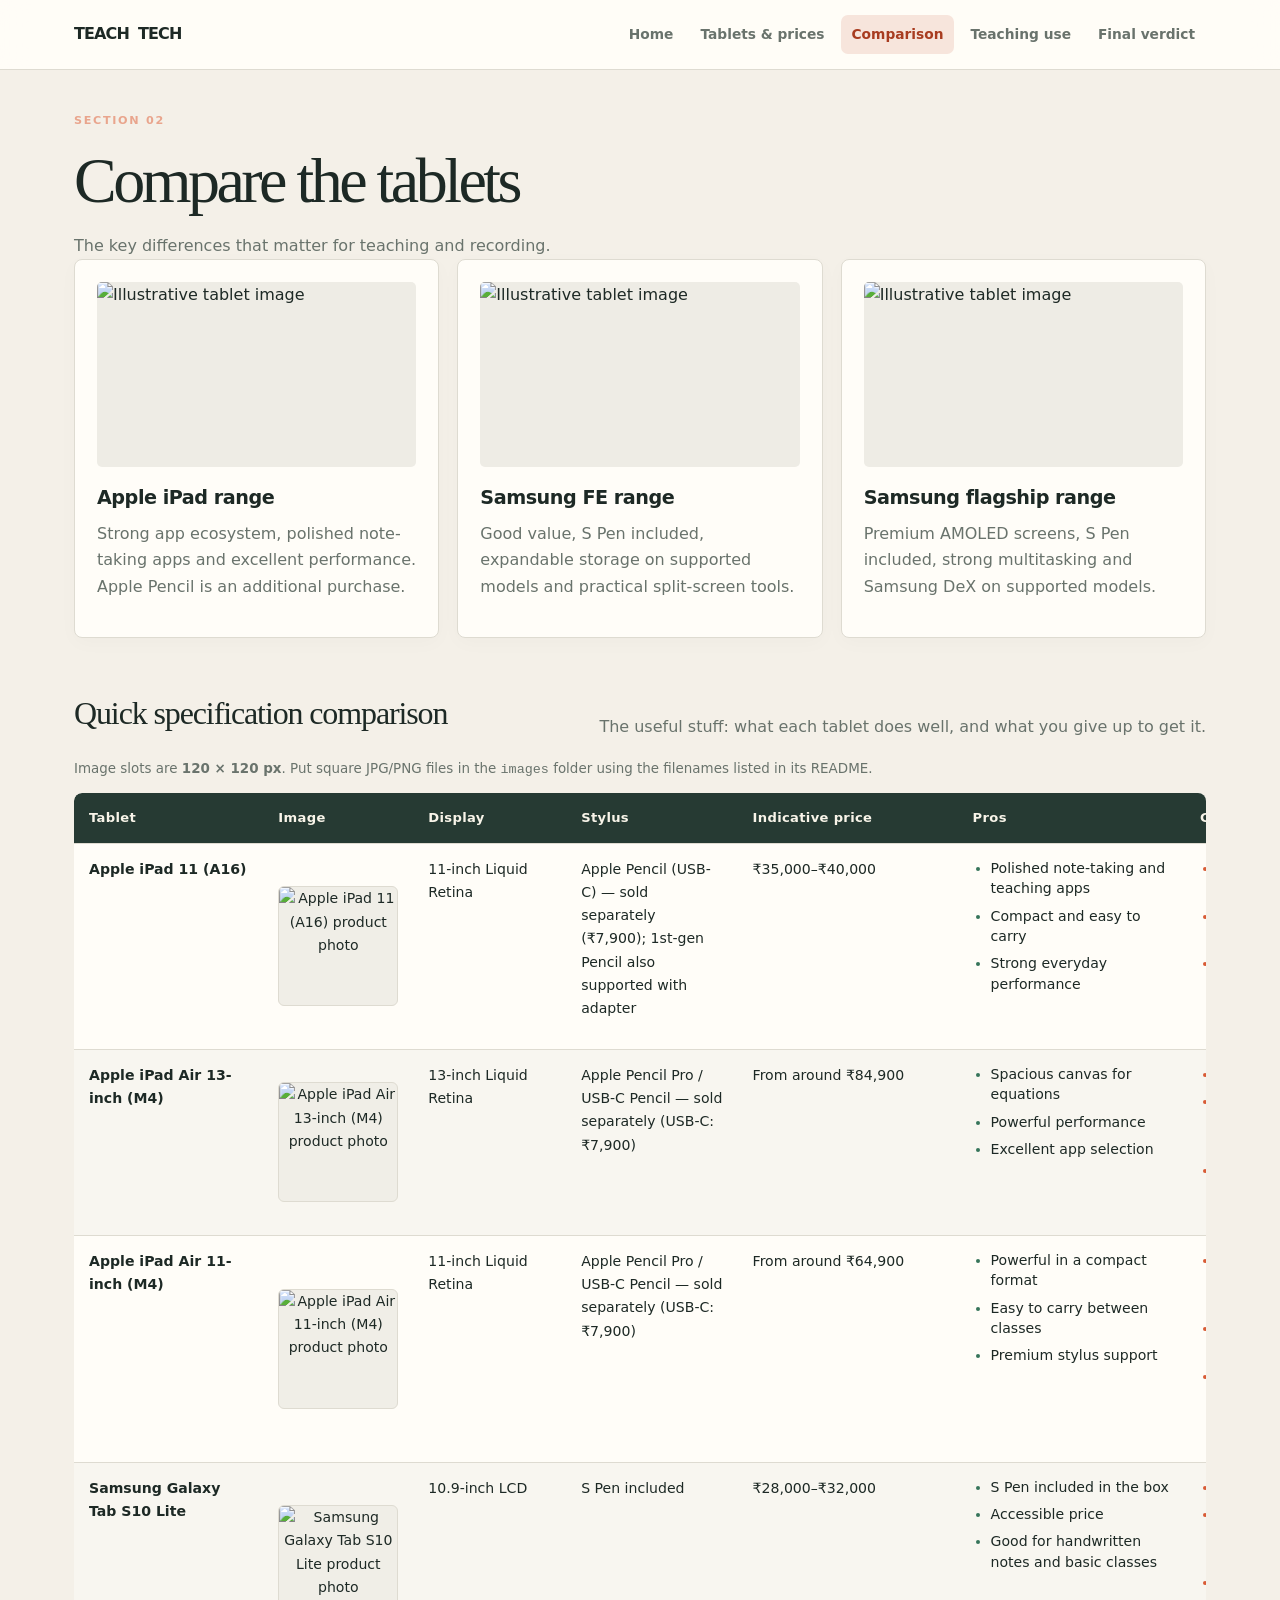
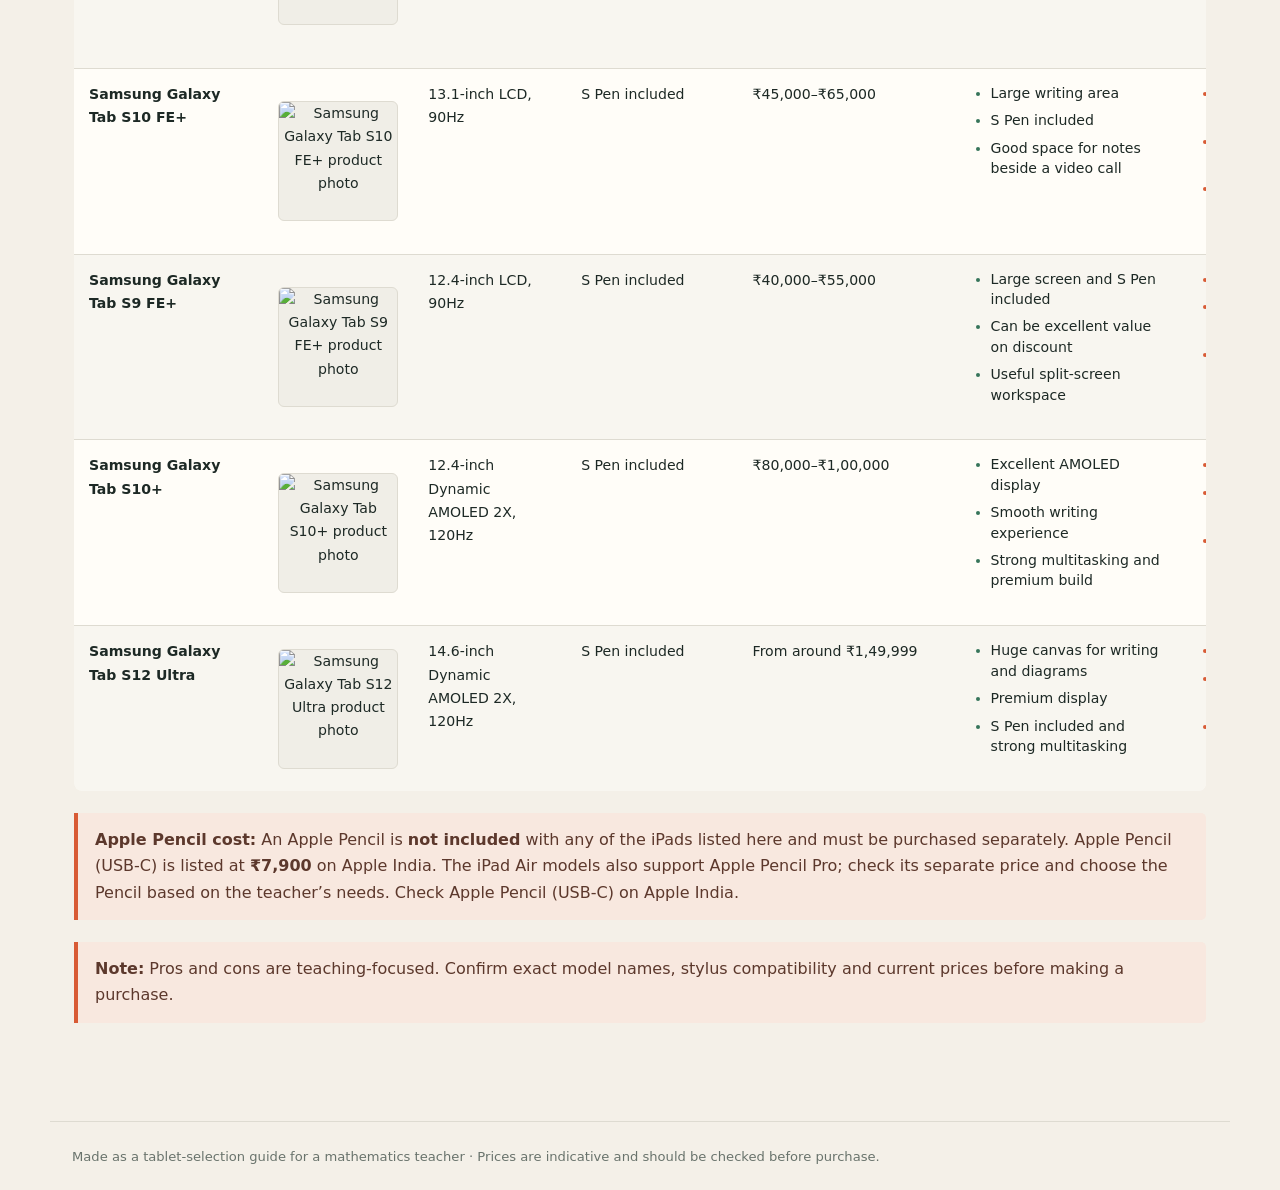
==== comparison.html @ 0a937ea0 "Add files via upload" ====
<!DOCTYPE html>
<html lang="en">
<head>
  <meta charset="UTF-8">
  <meta name="viewport" content="width=device-width, initial-scale=1.0">
  <meta name="description" content="A practical tablet buying guide for online mathematics teaching and YouTube lesson creation.">
  <title>Comparison | TeachTech</title>
  <link rel="stylesheet" href="style.css">
</head>
<body>

<header class="site-header">
  <div class="nav-wrap">
    <a class="logo" href="index.html">TEACH<span>TECH</span></a>
    <nav>
      <a class="" href="index.html">Home</a>
      <a class="" href="tablets.html">Tablets & prices</a>
      <a class="active" href="comparison.html">Comparison</a>
      <a class="" href="teaching.html">Teaching use</a>
      <a class="" href="verdict.html">Final verdict</a>
    </nav>
  </div>
</header>

<main class="container">

<div class="eyebrow">Section 02</div><h1>Compare the tablets</h1>
<p class="muted">The key differences that matter for teaching and recording.</p>
<section class="grid three">
  <article class="card"><img class="product-img" src="https://images.unsplash.com/photo-1544244015-0df4b3ffc6b0?auto=format&fit=crop&w=900&q=85" alt="Illustrative tablet image"><h3>Apple iPad range</h3><p>Strong app ecosystem, polished note-taking apps and excellent performance. Apple Pencil is an additional purchase.</p></article>
  <article class="card"><img class="product-img" src="https://images.unsplash.com/photo-1544244015-0df4b3ffc6b0?auto=format&fit=crop&w=900&q=85" alt="Illustrative tablet image"><h3>Samsung FE range</h3><p>Good value, S Pen included, expandable storage on supported models and practical split-screen tools.</p></article>
  <article class="card"><img class="product-img" src="https://images.unsplash.com/photo-1544244015-0df4b3ffc6b0?auto=format&fit=crop&w=900&q=85" alt="Illustrative tablet image"><h3>Samsung flagship range</h3><p>Premium AMOLED screens, S Pen included, strong multitasking and Samsung DeX on supported models.</p></article>
</section>
<div class="section-head"><h2>Quick specification comparison</h2><p>The useful stuff: what each tablet does well, and what you give up to get it.</p></div>
<p class="table-hint">Swipe sideways to view all columns on a smaller screen.</p>
<p class="small image-instructions">Image slots are <strong>120 × 120 px</strong>. Put square JPG/PNG files in the <code>images</code> folder using the filenames listed in its README.</p><div class="table-wrap">
<table class="comparison-table">
<thead>
<tr>
  <th>Tablet</th>
  <th>Image</th>
  <th>Display</th>
  <th>Stylus</th>
  <th>Indicative price</th>
  <th>Pros</th>
  <th>Cons</th>
</tr>
</thead>
<tbody>
<tr>
  <td><strong>Apple iPad 11 (A16)</strong></td><td class="image-cell">
<img class="comparison-product-img" src="images/ipad-11-a16.jpg" alt="Apple iPad 11 (A16) product photo">
</td>
  <td>11-inch Liquid Retina</td>
  <td>Apple Pencil (USB-C) — sold separately (₹7,900); 1st-gen Pencil also supported with adapter</td>
  <td>₹35,000–₹40,000</td>
  <td><ul class="table-list pros"><li>Polished note-taking and teaching apps</li><li>Compact and easy to carry</li><li>Strong everyday performance</li></ul></td>
  <td><ul class="table-list cons"><li>Smaller writing area</li><li>Pencil is an extra purchase</li><li>Less suited to split-screen lessons than larger models</li></ul></td>
</tr>
<tr>
  <td><strong>Apple iPad Air 13-inch (M4)</strong></td><td class="image-cell">
<img class="comparison-product-img" src="images/ipad-air-13-inch.jpg" alt="Apple iPad Air 13-inch (M4) product photo">
</td>
  <td>13-inch Liquid Retina</td>
  <td>Apple Pencil Pro / USB-C Pencil — sold separately (USB-C: ₹7,900)</td>
  <td>From around ₹84,900</td>
  <td><ul class="table-list pros"><li>Spacious canvas for equations</li><li>Powerful performance</li><li>Excellent app selection</li></ul></td>
  <td><ul class="table-list cons"><li>Expensive</li><li>Pencil and keyboard cost extra</li><li>Less portable than the 11-inch model</li></ul></td>
</tr>
<tr>
  <td><strong>Apple iPad Air 11-inch (M4)</strong></td><td class="image-cell">
<img class="comparison-product-img" src="images/ipad-air-11-inch.jpg" alt="Apple iPad Air 11-inch (M4) product photo">
</td>
  <td>11-inch Liquid Retina</td>
  <td>Apple Pencil Pro / USB-C Pencil — sold separately (USB-C: ₹7,900)</td>
  <td>From around ₹64,900</td>
  <td><ul class="table-list pros"><li>Powerful in a compact format</li><li>Easy to carry between classes</li><li>Premium stylus support</li></ul></td>
  <td><ul class="table-list cons"><li>Less room for a full-page lesson</li><li>Accessories cost extra</li><li>Less comfortable for split-screen teaching</li></ul></td>
</tr>
<tr>
  <td><strong>Samsung Galaxy Tab S10 Lite</strong></td><td class="image-cell">
<img class="comparison-product-img" src="images/galaxy-tab-s10-lite.jpg" alt="Samsung Galaxy Tab S10 Lite product photo">
</td>
  <td>10.9-inch LCD</td>
  <td>S Pen included</td>
  <td>₹28,000–₹32,000</td>
  <td><ul class="table-list pros"><li>S Pen included in the box</li><li>Accessible price</li><li>Good for handwritten notes and basic classes</li></ul></td>
  <td><ul class="table-list cons"><li>Smaller screen</li><li>Less headroom for demanding multitasking</li><li>Not as premium as flagship models</li></ul></td>
</tr>
<tr>
  <td><strong>Samsung Galaxy Tab S10 FE+</strong></td><td class="image-cell">
<img class="comparison-product-img" src="images/galaxy-tab-s10-feplus.jpg" alt="Samsung Galaxy Tab S10 FE+ product photo">
</td>
  <td>13.1-inch LCD, 90Hz</td>
  <td>S Pen included</td>
  <td>₹45,000–₹65,000</td>
  <td><ul class="table-list pros"><li>Large writing area</li><li>S Pen included</li><li>Good space for notes beside a video call</li></ul></td>
  <td><ul class="table-list cons"><li>LCD rather than AMOLED</li><li>Mid-range performance</li><li>Large body is less convenient to carry</li></ul></td>
</tr>
<tr>
  <td><strong>Samsung Galaxy Tab S9 FE+</strong></td><td class="image-cell">
<img class="comparison-product-img" src="images/galaxy-tab-s9-feplus.jpg" alt="Samsung Galaxy Tab S9 FE+ product photo">
</td>
  <td>12.4-inch LCD, 90Hz</td>
  <td>S Pen included</td>
  <td>₹40,000–₹55,000</td>
  <td><ul class="table-list pros"><li>Large screen and S Pen included</li><li>Can be excellent value on discount</li><li>Useful split-screen workspace</li></ul></td>
  <td><ul class="table-list cons"><li>Older hardware</li><li>Availability may vary</li><li>Worth considering mainly at a good discount</li></ul></td>
</tr>
<tr>
  <td><strong>Samsung Galaxy Tab S10+</strong></td><td class="image-cell">
<img class="comparison-product-img" src="images/galaxy-tab-s10plus.jpg" alt="Samsung Galaxy Tab S10+ product photo">
</td>
  <td>12.4-inch Dynamic AMOLED 2X, 120Hz</td>
  <td>S Pen included</td>
  <td>₹80,000–₹1,00,000</td>
  <td><ul class="table-list pros"><li>Excellent AMOLED display</li><li>Smooth writing experience</li><li>Strong multitasking and premium build</li></ul></td>
  <td><ul class="table-list cons"><li>High price</li><li>Smaller canvas than the Ultra</li><li>May be more tablet than basic teaching needs require</li></ul></td>
</tr>
<tr>
  <td><strong>Samsung Galaxy Tab S12 Ultra</strong></td><td class="image-cell">
<img class="comparison-product-img" src="images/galaxy-tab-s12-ultra.jpg" alt="Samsung Galaxy Tab S12 Ultra product photo">
</td>
  <td>14.6-inch Dynamic AMOLED 2X, 120Hz</td>
  <td>S Pen included</td>
  <td>From around ₹1,49,999</td>
  <td><ul class="table-list pros"><li>Huge canvas for writing and diagrams</li><li>Premium display</li><li>S Pen included and strong multitasking</li></ul></td>
  <td><ul class="table-list cons"><li>Very expensive</li><li>Bulky for handheld use</li><li>Accessories can make the setup costly</li></ul></td>
</tr>
</tbody>
</table></div>
<div class="note"><strong>Apple Pencil cost:</strong> An Apple Pencil is <strong>not included</strong> with any of the iPads listed here and must be purchased separately. Apple Pencil (USB-C) is listed at <strong>₹7,900</strong> on Apple India. The iPad Air models also support Apple Pencil Pro; check its separate price and choose the Pencil based on the teacher’s needs. <a href="https://www.apple.com/in/shop/product/muwa3zm/a/apple-pencil-usb-c">Check Apple Pencil (USB-C) on Apple India</a>.</div>
<div class="note"><strong>Note:</strong> Pros and cons are teaching-focused. Confirm exact model names, stylus compatibility and current prices before making a purchase.</div>

</main>

<footer>Made as a tablet-selection guide for a mathematics teacher · Prices are indicative and should be checked before purchase.</footer>

</body>
</html>
---- style.css ----
:root {
  --paper: #f4f0e8;
  --surface: #fffdf8;
  --ink: #1d2925;
  --muted: #69736c;
  --line: #dedbd1;
  --brand: #d85b35;
  --brand-dark: #a83c20;
  --soft: #f7e5dc;
  --green: #36745a;
  --shadow: 0 16px 40px rgba(29,41,37,.08);
}
* { box-sizing: border-box; }
html { scroll-behavior: smooth; }
body { margin: 0; font-family: Inter, ui-sans-serif, system-ui, -apple-system, Segoe UI, Roboto, Arial, sans-serif; color: var(--ink); background: var(--paper); line-height: 1.65; }
a { color: inherit; text-decoration: none; }
.site-header { background: rgba(255,253,248,.94); border-bottom: 1px solid var(--line); position: sticky; top: 0; z-index: 10; backdrop-filter: blur(14px); }
.nav-wrap { max-width: 1180px; margin: auto; padding: 15px 24px; display: flex; align-items: center; justify-content: space-between; gap: 20px; }
.logo { display: flex; align-items: center; gap: 9px; font-weight: 900; letter-spacing: -.055em; font-size: 1rem; white-space: nowrap; }
.logo-mark { display: grid; place-items: center; width: 31px; height: 31px; border-radius: 9px; background: var(--brand); color: white; font-family: Georgia,serif; font-size: 1.25rem; }
.logo-sub { color: var(--muted); font-size: .65rem; letter-spacing: .08em; font-weight: 750; }
nav { display: flex; gap: 5px; flex-wrap: wrap; justify-content: flex-end; }
nav a { color: var(--muted); font-size: .86rem; padding: 8px 11px; border-radius: 7px; font-weight: 650; }
nav a:hover, nav a.active { color: var(--brand-dark); background: var(--soft); }
.container { max-width: 1180px; margin: auto; padding: 42px 24px 76px; }
.home-container { padding-top: 30px; }
.hero { display: grid; grid-template-columns: 1.08fr .92fr; gap: 34px; align-items: center; padding: 52px; border-radius: 8px; color: #f8f4e9; background: #1d302b; box-shadow: var(--shadow); overflow: hidden; position: relative; }
.hero:after { content: ""; position: absolute; width: 260px; height: 260px; border: 1px solid rgba(255,255,255,.08); border-radius: 50%; right: -110px; bottom: -160px; }
.eyebrow { text-transform: uppercase; letter-spacing: .15em; font-size: .7rem; font-weight: 850; color: #e9a58d; }
.eyebrow-dot { display: inline-block; width: 7px; height: 7px; background: #e87952; border-radius: 50%; margin-right: 7px; vertical-align: 1px; }
h1 { font-family: Georgia, 'Times New Roman', serif; font-size: clamp(2.8rem, 5vw, 5rem); line-height: .98; letter-spacing: -.055em; margin: 20px 0; font-weight: 500; }
h1 em { color: #f18a64; font-weight: 500; }
.hero-lede { max-width: 560px; color: #f5eee2; font-size: 1.2rem; line-height: 1.5; margin: 0 0 12px; }
.hero-detail { max-width: 580px; color: #bdc9c0; font-size: .95rem; margin: 0; }
.hero-meta { display: flex; flex-wrap: wrap; gap: 18px; margin-top: 30px; padding-top: 18px; border-top: 1px solid rgba(255,255,255,.18); color: #e8a18a; font-size: .67rem; font-weight: 850; letter-spacing: .1em; }
.board-art { min-height: 330px; padding: 23px; background: #f8f4e9; color: #23332e; border-radius: 5px; transform: rotate(1.2deg); box-shadow: 9px 10px 0 rgba(0,0,0,.13); position: relative; }
.board-top { display: flex; justify-content: space-between; font-size: .63rem; font-weight: 900; letter-spacing: .12em; color: #68766c; }
.board-live { color: var(--brand); }
.board-equation { font-family: Georgia,serif; font-size: clamp(1.5rem, 2.7vw, 2.3rem); margin: 34px 0 15px; letter-spacing: -.04em; }
.board-line { width: 100%; height: 1px; background: #d8d5ca; }
.board-steps { margin-top: 22px; font-size: .85rem; font-weight: 700; color: #647068; }
.board-steps span { color: var(--brand); margin-right: 8px; }
.small-equation { margin: 8px 0 0 25px; font-size: 1.45rem; }
.board-sketch { position: absolute; right: 25px; bottom: 45px; width: 105px; height: 85px; }
.axis-y,.axis-x { position: absolute; background: #aab2a8; }
.axis-y { width: 1px; height: 80px; left: 15px; bottom: 0; }
.axis-x { height: 1px; width: 100px; left: 0; bottom: 15px; }
.curve { position: absolute; left: 23px; bottom: 15px; width: 70px; height: 58px; border-top: 3px solid var(--brand); border-radius: 50% 50% 0 0; transform: rotate(180deg); }
.board-caption { position: absolute; left: 23px; bottom: 15px; font-size: .58rem; letter-spacing: .16em; font-weight: 900; color: #89938a; }
.intro-strip { display: grid; grid-template-columns: 1fr 1fr; gap: 50px; align-items: end; padding: 40px 5px 34px; border-bottom: 1px solid var(--line); }
.kicker { color: var(--brand); font-size: .68rem; font-weight: 900; letter-spacing: .15em; }
.intro-strip h2 { font-family: Georgia,serif; font-size: 2rem; line-height: 1.12; font-weight: 500; margin: 8px 0 0; max-width: 500px; }
.intro-strip p { margin: 0; color: var(--muted); max-width: 520px; }
.section-head { margin: 42px 0 18px; display: flex; justify-content: space-between; gap: 20px; align-items: end; }
.section-head h2 { margin: 7px 0 0; font-family: Georgia,serif; font-size: 2rem; font-weight: 500; letter-spacing: -.035em; }
.section-head p, .muted { color: var(--muted); margin: 0; }
.dark-eyebrow { color: var(--brand); }
.grid { display: grid; grid-template-columns: repeat(2, minmax(0,1fr)); gap: 18px; }
.grid.three { grid-template-columns: repeat(3, minmax(0,1fr)); }
.card { background: var(--surface); border: 1px solid var(--line); border-radius: 8px; padding: 22px; box-shadow: 0 5px 20px rgba(23,32,51,.025); }
.card h3 { margin: 0 0 7px; font-size: 1.2rem; letter-spacing: -.025em; }
.card p { color: var(--muted); margin: 0 0 15px; }
.card-link { display: inline-flex; color: var(--brand-dark); font-weight: 800; margin-top: 8px; }
.number { width: 38px; height: 38px; display: grid; place-items: center; border-radius: 7px; background: var(--soft); color: var(--brand-dark); font-weight: 850; margin-bottom: 14px; }
.product-img { width: 100%; height: 185px; object-fit: contain; background: #eeece5; border-radius: 5px; margin-bottom: 15px; }
.price { font-size: 1.15rem; font-weight: 850; color: var(--brand-dark); }
.tag { display: inline-block; padding: 5px 9px; border-radius: 4px; background: var(--soft); color: var(--brand-dark); font-size: .75rem; font-weight: 800; margin-bottom: 9px; }
.note { border-left: 4px solid var(--brand); background: #f8e8df; padding: 14px 17px; border-radius: 0 5px 5px 0; color: #5c382c; margin: 22px 0; }
table { width: 100%; border-collapse: collapse; background: var(--surface); border-radius: 8px; overflow: hidden; box-shadow: var(--shadow); }
th, td { text-align: left; padding: 14px 15px; border-bottom: 1px solid var(--line); vertical-align: top; min-width: 125px; }
th { background: #263a33; color: #f8f4e9; font-size: .82rem; letter-spacing: .025em; }
td { font-size: .88rem; }
tr:last-child td { border-bottom: 0; }
tbody tr:nth-child(even) { background: #f8f6f0; }
.rank { font-weight: 900; color: var(--brand-dark); }
.winner { border: 2px solid #d9a18d; background: linear-gradient(145deg, white, #fbf0e9); }
.winner-label { color: var(--green); font-weight: 850; font-size: .8rem; text-transform: uppercase; letter-spacing: .06em; }
footer { border-top: 1px solid var(--line); padding: 24px 22px; color: var(--muted); text-align: center; font-size: .82rem; display: flex; justify-content: space-between; gap: 16px; max-width: 1180px; margin: auto; }
footer span:first-child { color: var(--brand-dark); font-weight: 900; letter-spacing: .1em; }
.small { font-size: .84rem; color: var(--muted); }
ul.clean { padding-left: 20px; color: var(--muted); }
ul.clean li { margin: 7px 0; }
.guide-list { border-top: 1px solid var(--line); }
.guide-row { display: grid; grid-template-columns: 65px 1fr 30px; align-items: center; gap: 16px; padding: 19px 12px; border-bottom: 1px solid var(--line); transition: .18s ease; }
.guide-row:hover { background: rgba(255,253,248,.72); padding-left: 19px; }
.guide-no { color: var(--brand); font-family: Georgia,serif; font-size: 1.5rem; }
.guide-main strong { display: block; font-size: 1.03rem; }
.guide-main small { color: var(--muted); font-size: .87rem; }
.guide-arrow { color: var(--brand); font-size: 1.3rem; text-align: right; }
@media (max-width: 850px) {
  .hero { grid-template-columns: 1fr; padding: 34px; }
  .board-art { min-height: 300px; }
  .intro-strip { grid-template-columns: 1fr; gap: 15px; }
}
@media (max-width: 760px) {
  .nav-wrap { align-items: flex-start; flex-direction: column; }
  nav { justify-content: flex-start; }
  .container { padding: 25px 15px 50px; }
  .hero { padding: 28px 22px; }
  .grid, .grid.three { grid-template-columns: 1fr; }
  .section-head { align-items: flex-start; flex-direction: column; }
  table { display: block; overflow-x: auto; white-space: normal; }
  footer { flex-direction: column; }
  .logo-sub { display: none; }
  .guide-row { grid-template-columns: 40px 1fr 22px; gap: 10px; }
}

/* Comparison table: keep each model's pros and cons aligned in its own row. */
.table-wrap { width: 100%; overflow-x: auto; border-radius: 8px; }
.comparison-table { min-width: 1120px; table-layout: auto; }
.comparison-table th:first-child { min-width: 185px; }
.comparison-table td { min-width: 145px; }
.comparison-table td:nth-child(5), .comparison-table td:nth-child(6) { min-width: 220px; }
.table-list { margin: 0; padding-left: 18px; line-height: 1.45; }
.table-list li { margin: 0 0 7px; }
.table-list li:last-child { margin-bottom: 0; }
.table-list.pros li::marker { color: #36745a; }
.table-list.cons li::marker { color: #d85b35; }
.table-hint { display: none; color: var(--muted); font-size: .8rem; margin: 0 0 8px; }
@media (max-width: 760px) {
  .table-hint { display: block; }
  .comparison-table { min-width: 1120px; }
}

/* Fixed square product-image slots in the comparison table. */
.comparison-table { min-width: 1270px; }
.comparison-table th:nth-child(2) { min-width: 150px; width: 150px; }
.comparison-table td.image-cell { min-width: 150px; width: 150px; padding: 12px; text-align: center; vertical-align: middle; }
.comparison-product-img { display: block; width: 120px; height: 120px; object-fit: contain; object-position: center; background: #f0eee7; border: 1px solid var(--line); border-radius: 6px; margin: 0 auto; }
.image-instructions { margin: 8px 0 12px; }

/* Expanded tablet detail cards and official feature callouts. */
.card .product-img { display: block; transition: transform .18s ease, opacity .18s ease; }
.card > a:first-child:hover .product-img { transform: scale(1.015); opacity: .94; }
.feature-callout { background: #f7f4eb; border: 1px solid var(--line); border-left: 3px solid var(--green); border-radius: 5px; padding: 13px 15px 8px; margin: 17px 0; }
.feature-callout > strong { color: var(--brand-dark); }
.feature-callout ul.clean { margin-top: 7px; }
.card .small { margin-top: 10px; }
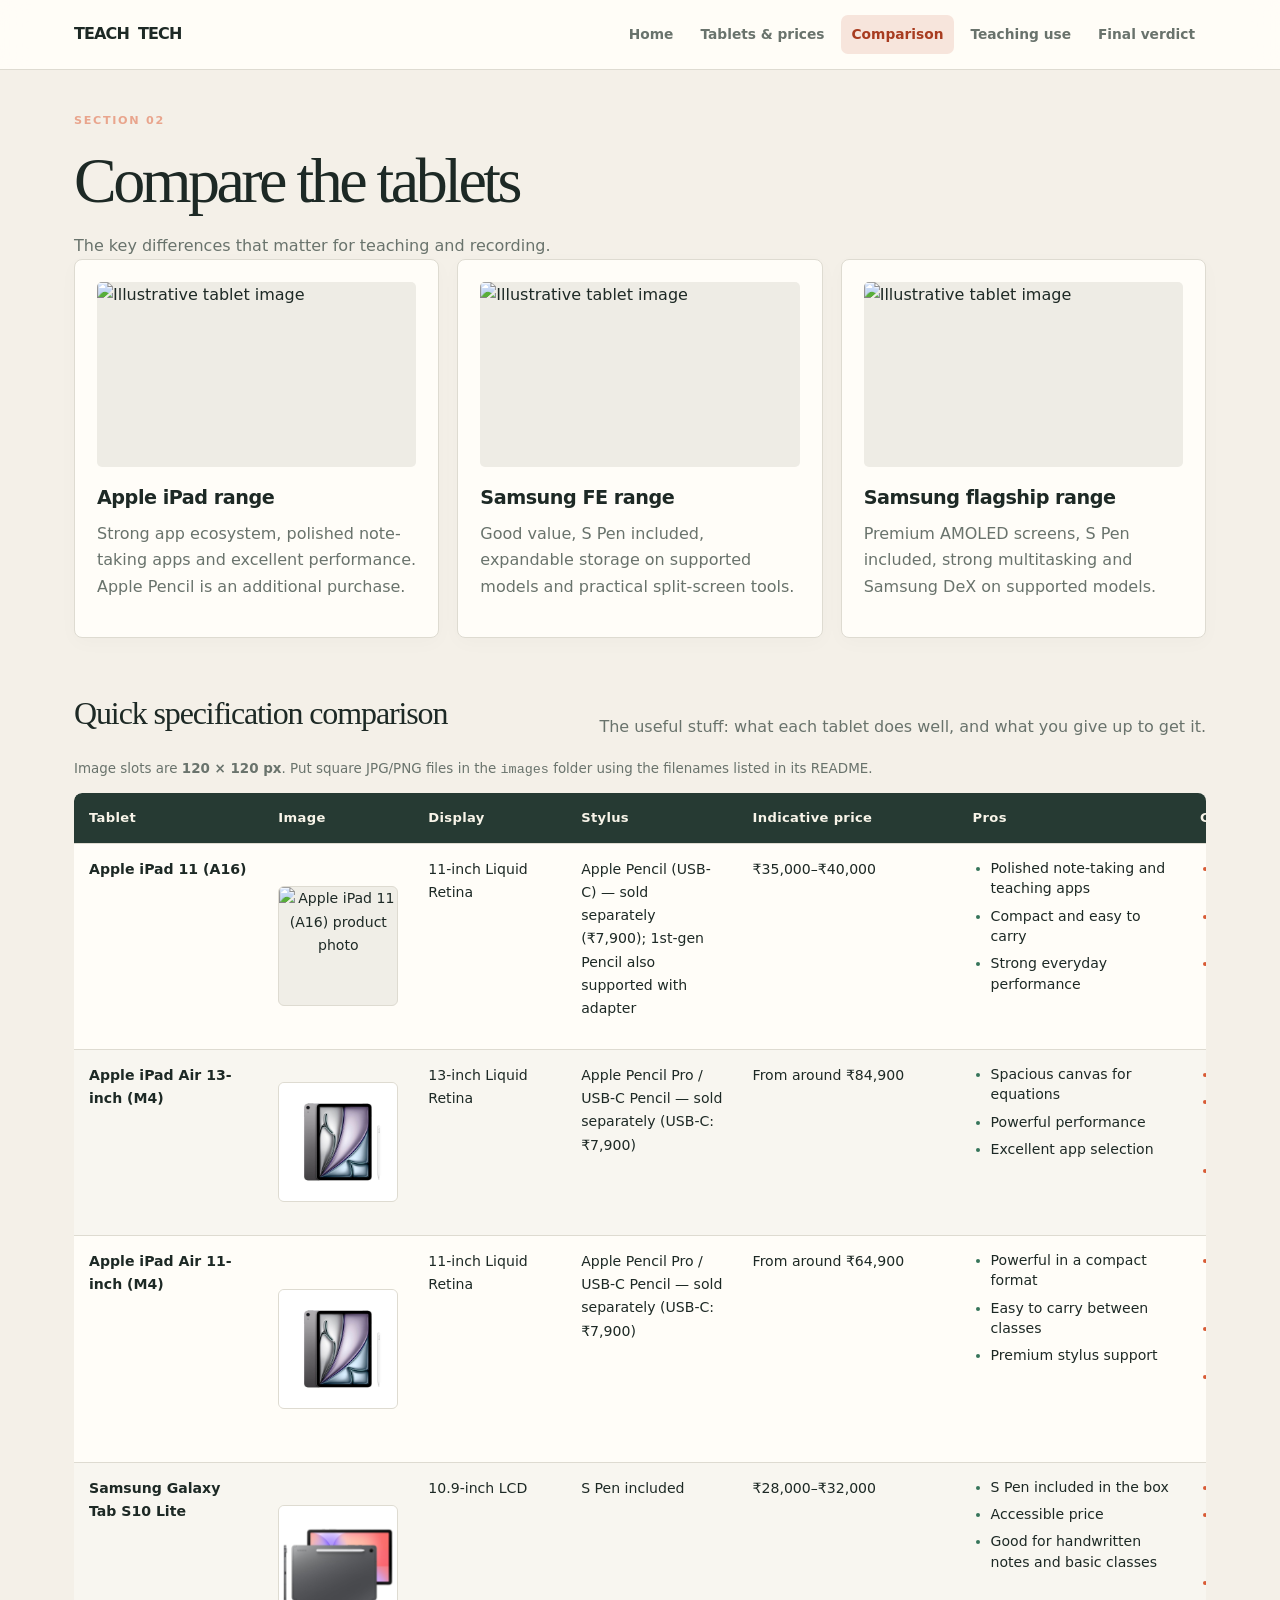
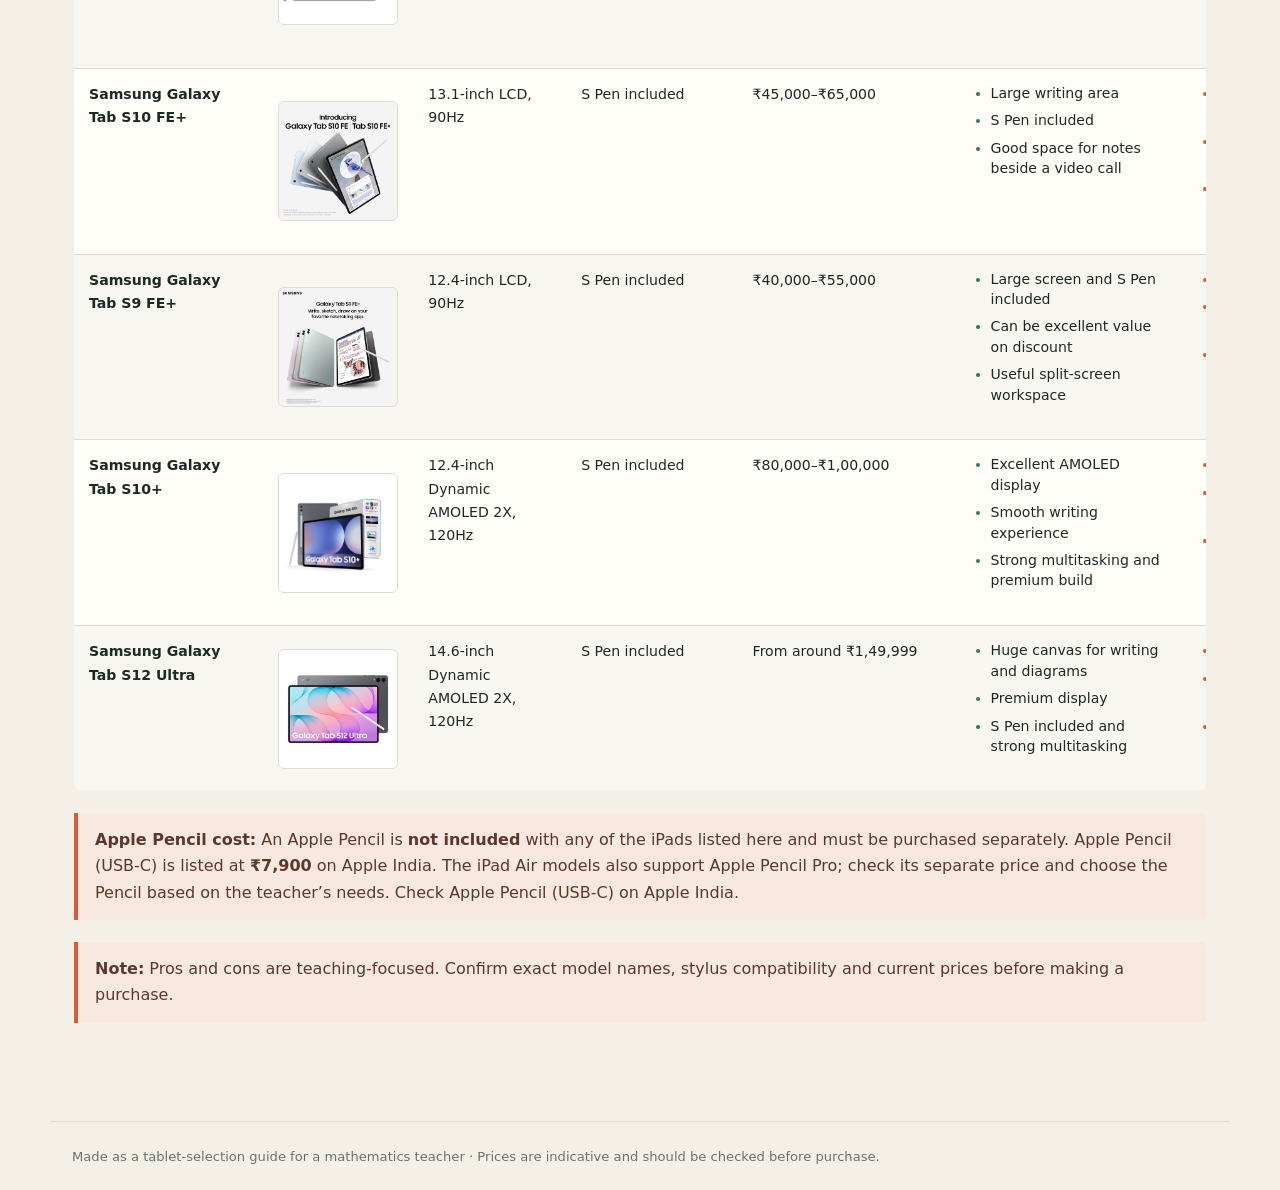
==== commit 2e7dcff4: "Update comparison.html" ====
--- a/comparison.html
+++ b/comparison.html
@@ -27,9 +27,9 @@
 <div class="eyebrow">Section 02</div><h1>Compare the tablets</h1>
 <p class="muted">The key differences that matter for teaching and recording.</p>
 <section class="grid three">
-  <article class="card"><img class="product-img" src="https://images.unsplash.com/photo-1544244015-0df4b3ffc6b0?auto=format&fit=crop&w=900&q=85" alt="Illustrative tablet image"><h3>Apple iPad range</h3><p>Strong app ecosystem, polished note-taking apps and excellent performance. Apple Pencil is an additional purchase.</p></article>
-  <article class="card"><img class="product-img" src="https://images.unsplash.com/photo-1544244015-0df4b3ffc6b0?auto=format&fit=crop&w=900&q=85" alt="Illustrative tablet image"><h3>Samsung FE range</h3><p>Good value, S Pen included, expandable storage on supported models and practical split-screen tools.</p></article>
-  <article class="card"><img class="product-img" src="https://images.unsplash.com/photo-1544244015-0df4b3ffc6b0?auto=format&fit=crop&w=900&q=85" alt="Illustrative tablet image"><h3>Samsung flagship range</h3><p>Premium AMOLED screens, S Pen included, strong multitasking and Samsung DeX on supported models.</p></article>
+  <article class="card"><img class="product-img" src="https://encrypted-tbn0.gstatic.com/images?q=tbn:ANd9GcTw1VVXiWilHvX-Pc5YzIlGT-p7Wh84UxH-h2EWBlCZDw&s=10" alt="Illustrative tablet image"><h3>Apple iPad range</h3><p>Strong app ecosystem, polished note-taking apps and excellent performance. Apple Pencil is an additional purchase.</p></article>
+  <article class="card"><img class="product-img" src="https://encrypted-tbn0.gstatic.com/images?q=tbn:ANd9GcSqncUTBgL9dyjPTPmNZHwxo9Tei8hkzFFw9k6gzB5dkQ&s" alt="Illustrative tablet image"><h3>Samsung FE range</h3><p>Good value, S Pen included, expandable storage on supported models and practical split-screen tools.</p></article>
+  <article class="card"><img class="product-img" src="https://encrypted-tbn0.gstatic.com/images?q=tbn:ANd9GcQNWEIg0vBeSW_oS2wh3x-lgP6V38-RD5xtv7D1uPdNBA&s=10" alt="Illustrative tablet image"><h3>Samsung flagship range</h3><p>Premium AMOLED screens, S Pen included, strong multitasking and Samsung DeX on supported models.</p></article>
 </section>
 <div class="section-head"><h2>Quick specification comparison</h2><p>The useful stuff: what each tablet does well, and what you give up to get it.</p></div>
 <p class="table-hint">Swipe sideways to view all columns on a smaller screen.</p>
@@ -59,7 +59,7 @@
 </tr>
 <tr>
   <td><strong>Apple iPad Air 13-inch (M4)</strong></td><td class="image-cell">
-<img class="comparison-product-img" src="images/ipad-air-13-inch.jpg" alt="Apple iPad Air 13-inch (M4) product photo">
+<img class="comparison-product-img" src="ipad-air-13-inch.jpg" alt="Apple iPad Air 13-inch (M4) product photo">
 </td>
   <td>13-inch Liquid Retina</td>
   <td>Apple Pencil Pro / USB-C Pencil — sold separately (USB-C: ₹7,900)</td>
@@ -69,7 +69,7 @@
 </tr>
 <tr>
   <td><strong>Apple iPad Air 11-inch (M4)</strong></td><td class="image-cell">
-<img class="comparison-product-img" src="images/ipad-air-11-inch.jpg" alt="Apple iPad Air 11-inch (M4) product photo">
+<img class="comparison-product-img" src="ipad-air-11-inch.jpg" alt="Apple iPad Air 11-inch (M4) product photo">
 </td>
   <td>11-inch Liquid Retina</td>
   <td>Apple Pencil Pro / USB-C Pencil — sold separately (USB-C: ₹7,900)</td>
@@ -79,7 +79,7 @@
 </tr>
 <tr>
   <td><strong>Samsung Galaxy Tab S10 Lite</strong></td><td class="image-cell">
-<img class="comparison-product-img" src="images/galaxy-tab-s10-lite.jpg" alt="Samsung Galaxy Tab S10 Lite product photo">
+<img class="comparison-product-img" src="galaxy-tab-s10-lite.jpg" alt="Samsung Galaxy Tab S10 Lite product photo">
 </td>
   <td>10.9-inch LCD</td>
   <td>S Pen included</td>
@@ -89,7 +89,7 @@
 </tr>
 <tr>
   <td><strong>Samsung Galaxy Tab S10 FE+</strong></td><td class="image-cell">
-<img class="comparison-product-img" src="images/galaxy-tab-s10-feplus.jpg" alt="Samsung Galaxy Tab S10 FE+ product photo">
+<img class="comparison-product-img" src="galaxy-tab-s10-feplus.jpg" alt="Samsung Galaxy Tab S10 FE+ product photo">
 </td>
   <td>13.1-inch LCD, 90Hz</td>
   <td>S Pen included</td>
@@ -99,7 +99,7 @@
 </tr>
 <tr>
   <td><strong>Samsung Galaxy Tab S9 FE+</strong></td><td class="image-cell">
-<img class="comparison-product-img" src="images/galaxy-tab-s9-feplus.jpg" alt="Samsung Galaxy Tab S9 FE+ product photo">
+<img class="comparison-product-img" src="galaxy-tab-s9-feplus.jpg" alt="Samsung Galaxy Tab S9 FE+ product photo">
 </td>
   <td>12.4-inch LCD, 90Hz</td>
   <td>S Pen included</td>
@@ -109,7 +109,7 @@
 </tr>
 <tr>
   <td><strong>Samsung Galaxy Tab S10+</strong></td><td class="image-cell">
-<img class="comparison-product-img" src="images/galaxy-tab-s10plus.jpg" alt="Samsung Galaxy Tab S10+ product photo">
+<img class="comparison-product-img" src="galaxy-tab-s10plus.jpg" alt="Samsung Galaxy Tab S10+ product photo">
 </td>
   <td>12.4-inch Dynamic AMOLED 2X, 120Hz</td>
   <td>S Pen included</td>
@@ -119,7 +119,7 @@
 </tr>
 <tr>
   <td><strong>Samsung Galaxy Tab S12 Ultra</strong></td><td class="image-cell">
-<img class="comparison-product-img" src="images/galaxy-tab-s12-ultra.jpg" alt="Samsung Galaxy Tab S12 Ultra product photo">
+<img class="comparison-product-img" src="galaxy-tab-s12-ultra.jpg" alt="Samsung Galaxy Tab S12 Ultra product photo">
 </td>
   <td>14.6-inch Dynamic AMOLED 2X, 120Hz</td>
   <td>S Pen included</td>
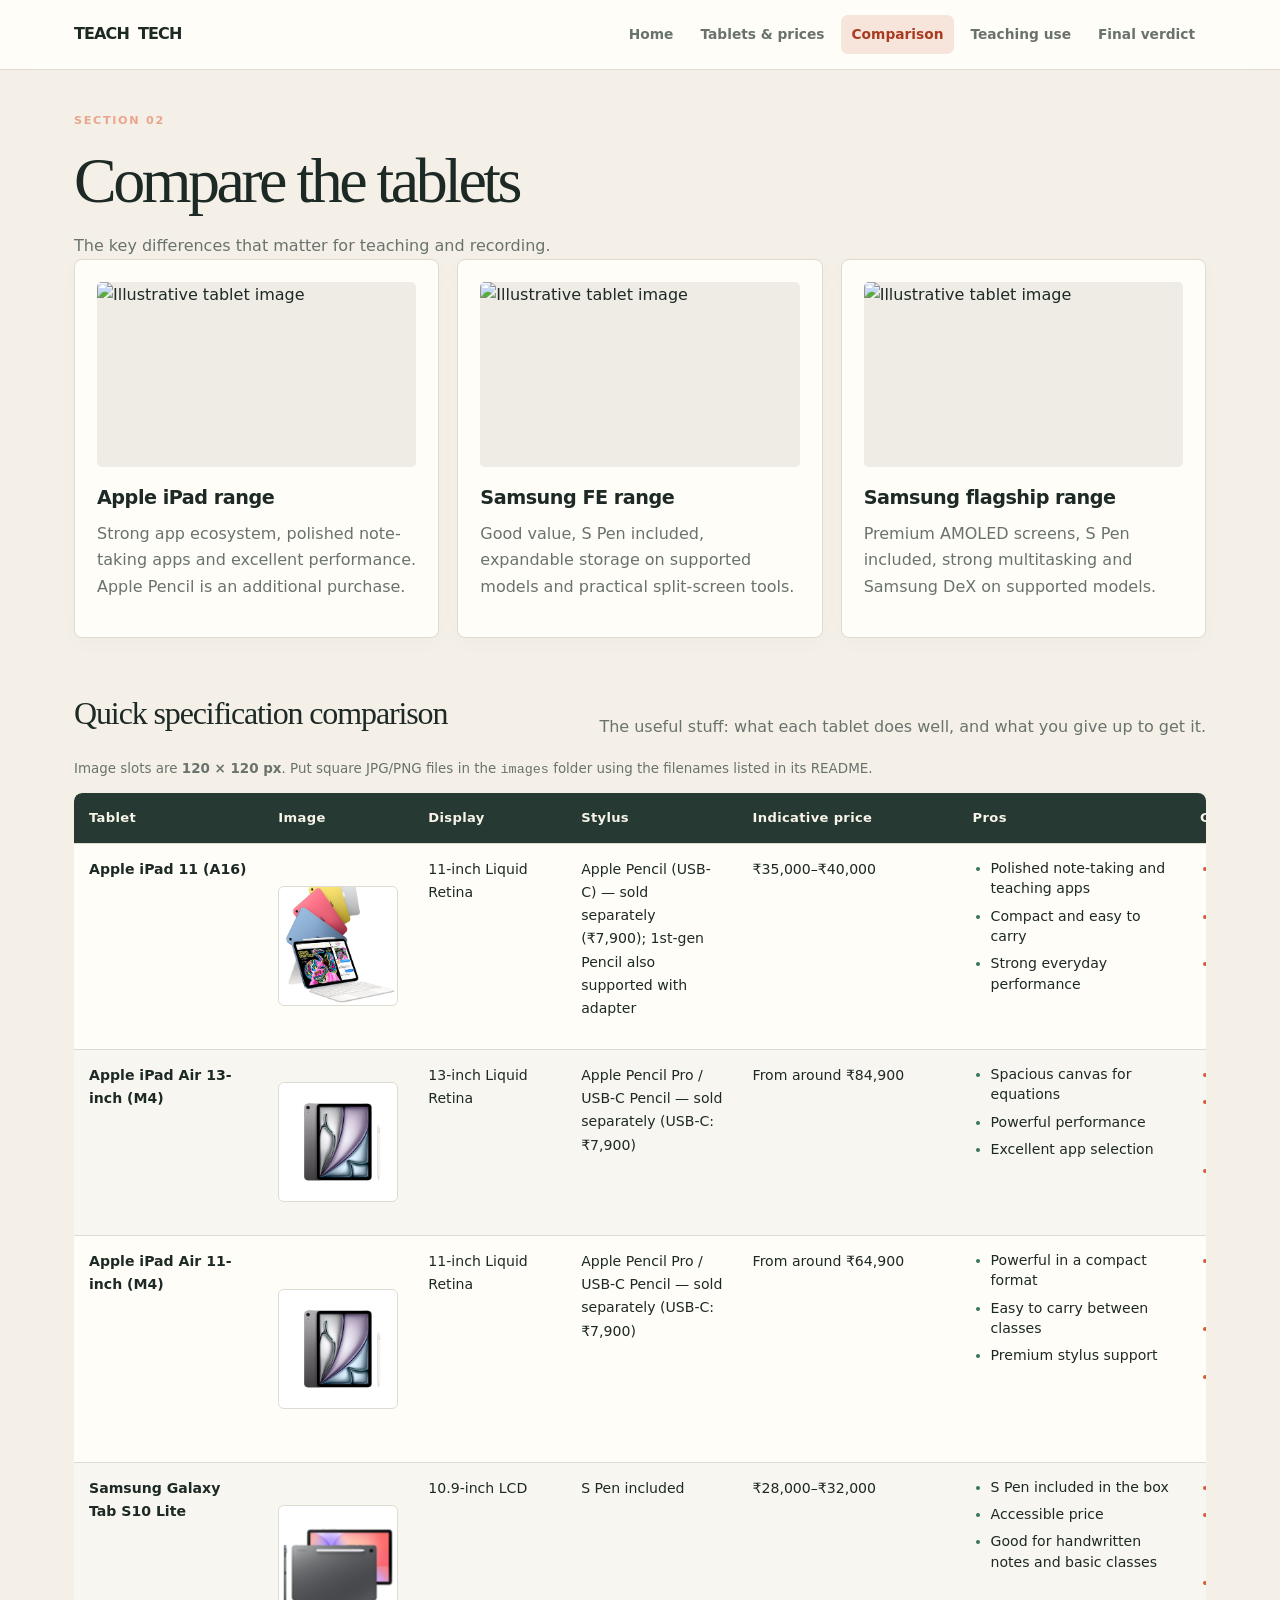
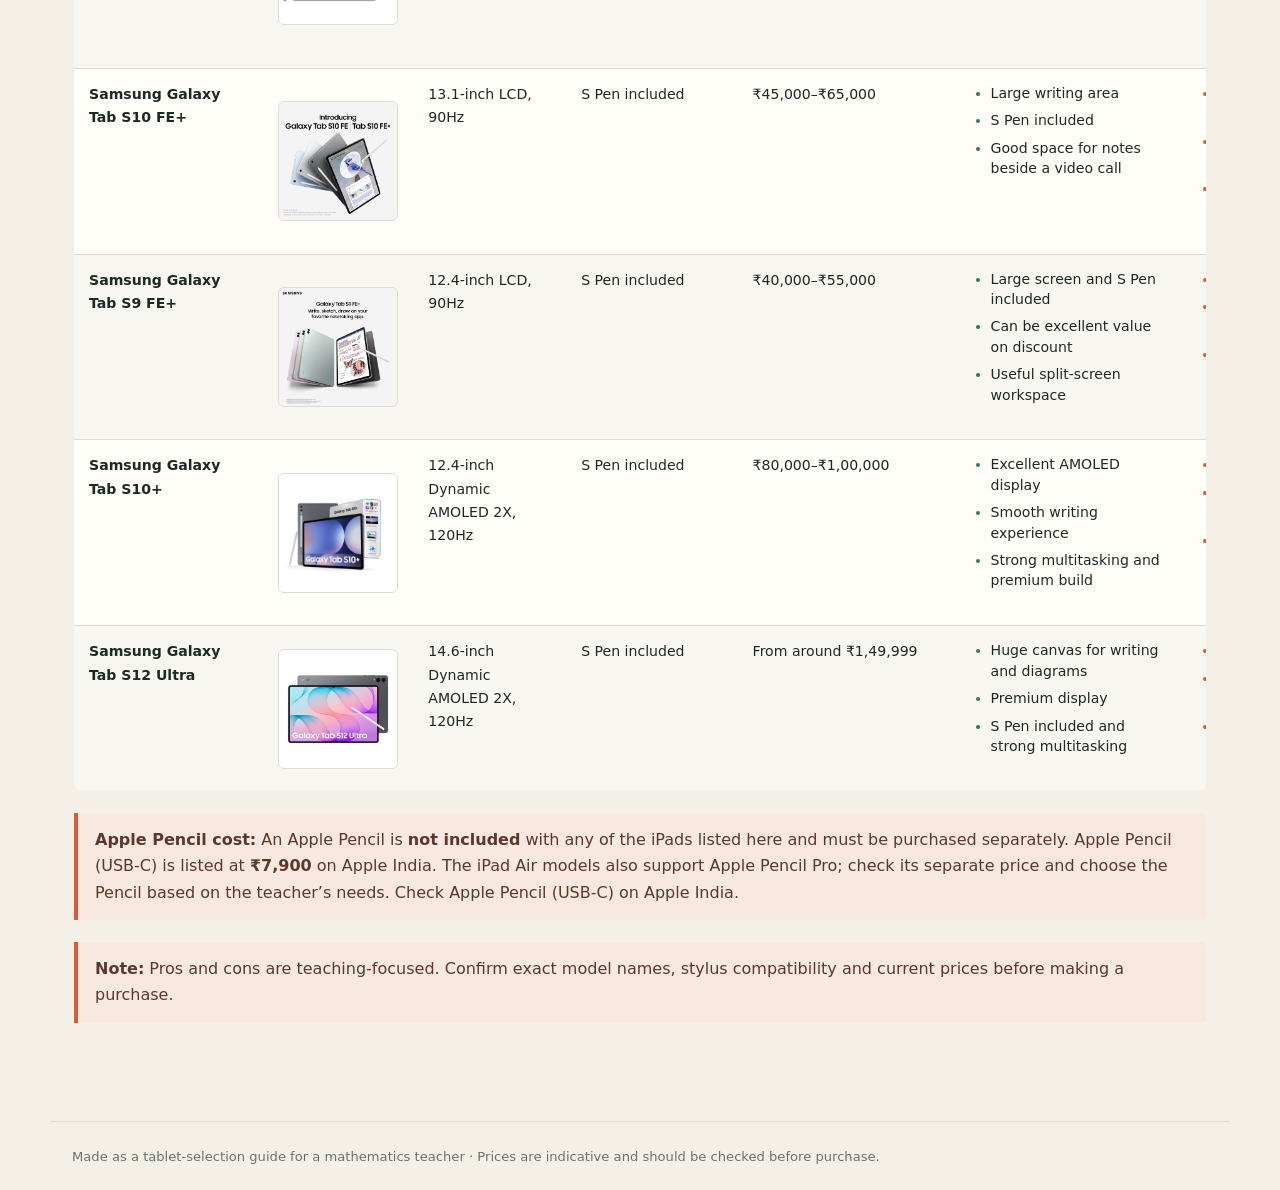
==== commit 391debad: "Update comparison.html" ====
--- a/comparison.html
+++ b/comparison.html
@@ -49,7 +49,7 @@
 <tbody>
 <tr>
   <td><strong>Apple iPad 11 (A16)</strong></td><td class="image-cell">
-<img class="comparison-product-img" src="images/ipad-11-a16.jpg" alt="Apple iPad 11 (A16) product photo">
+<img class="comparison-product-img" src="ipad-11-a16.jpg" alt="Apple iPad 11 (A16) product photo">
 </td>
   <td>11-inch Liquid Retina</td>
   <td>Apple Pencil (USB-C) — sold separately (₹7,900); 1st-gen Pencil also supported with adapter</td>
